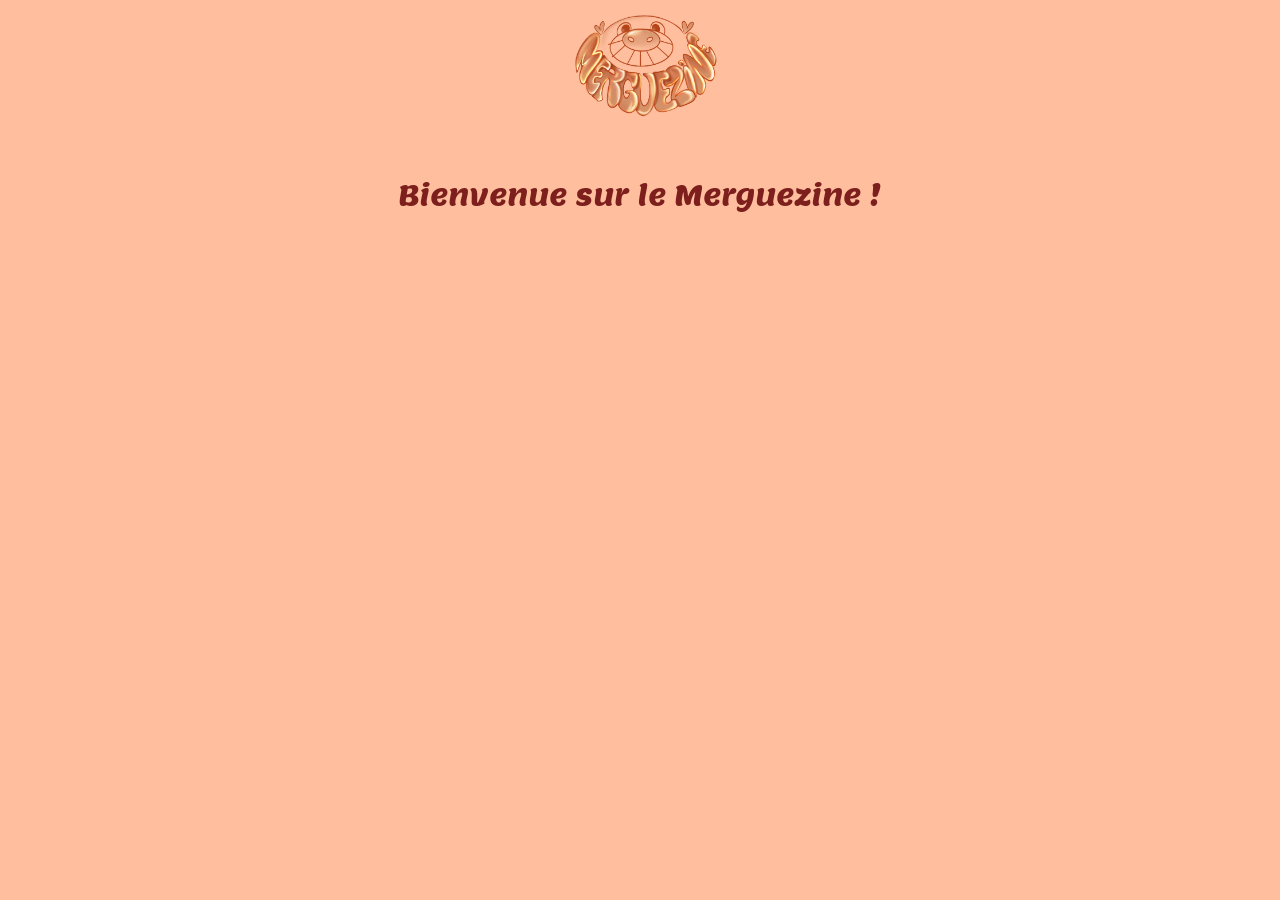
==== index.html @ ba94ffb2 "Début de site" ====
<!DOCTYPE html>
<html lang="en">
<head>
    <meta charset="UTF-8">
    <meta name="viewport" content="width=device-width, initial-scale=1.0">
    <link href="https://cdn.jsdelivr.net/npm/bootstrap@5.3.8/dist/css/bootstrap.min.css" rel="stylesheet" integrity="sha384-sRIl4kxILFvY47J16cr9ZwB07vP4J8+LH7qKQnuqkuIAvNWLzeN8tE5YBujZqJLB" crossorigin="anonymous">
    <script src="https://cdn.jsdelivr.net/npm/bootstrap@5.3.8/dist/js/bootstrap.bundle.min.js" integrity="sha384-FKyoEForCGlyvwx9Hj09JcYn3nv7wiPVlz7YYwJrWVcXK/BmnVDxM+D2scQbITxI" crossorigin="anonymous"></script>
    <link rel="stylesheet" href="app.css">

    <link rel="preconnect" href="https://fonts.googleapis.com">
    <link rel="preconnect" href="https://fonts.gstatic.com" crossorigin>
    <link href="https://fonts.googleapis.com/css2?family=Lemon&family=Poppins&display=swap" rel="stylesheet">
    <title>Merguezine</title>
</head>
<body>
    <div class="d-flex align-items-center flex-column">
        <img src="images/Logo.png" id="logo">
        <div class="mt-5 h3 lemon-regular dark-text">
            Bienvenue sur le Merguezine !
        </div>
    </div>
</body>
</html>
---- app.css ----
:root{
    --clair: #FFBE9E;
    --sombre: #7C1F1D;
}

html, body {
    height: 100%;
}

body {
    background-color: var(--clair);
    cursor: url(images/merguez.png), auto;
}

.dark-text{
    color: var(--sombre)
}

.lemon-regular {
  font-family: "Lemon", serif;
  font-weight: 400;
  font-style: normal;
}

.poppins-regular {
  font-family: "Poppins", sans-serif;
  font-weight: 400;
  font-style: normal;
}

#logo{
    width: 10em;
}
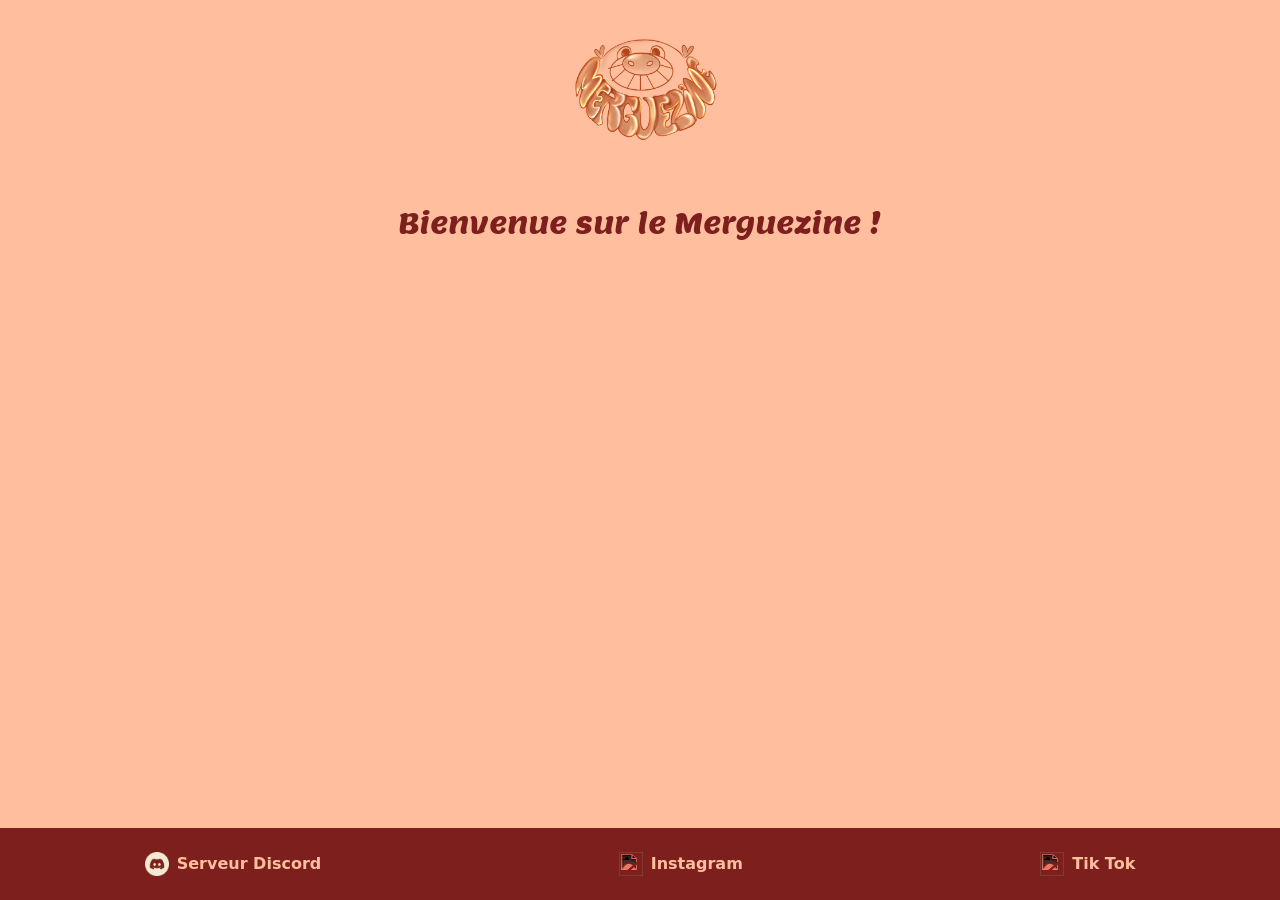
==== commit c6a1e4a4: "Adaptation mobile" ====
--- a/index.html
+++ b/index.html
@@ -4,6 +4,7 @@
     <meta charset="UTF-8">
     <meta name="viewport" content="width=device-width, initial-scale=1.0">
     <link href="https://cdn.jsdelivr.net/npm/bootstrap@5.3.8/dist/css/bootstrap.min.css" rel="stylesheet" integrity="sha384-sRIl4kxILFvY47J16cr9ZwB07vP4J8+LH7qKQnuqkuIAvNWLzeN8tE5YBujZqJLB" crossorigin="anonymous">
+    <script src="js/pluie-merguez.js"></script>
     <script src="https://cdn.jsdelivr.net/npm/bootstrap@5.3.8/dist/js/bootstrap.bundle.min.js" integrity="sha384-FKyoEForCGlyvwx9Hj09JcYn3nv7wiPVlz7YYwJrWVcXK/BmnVDxM+D2scQbITxI" crossorigin="anonymous"></script>
     <link rel="stylesheet" href="app.css">
 
@@ -13,11 +14,36 @@
     <title>Merguezine</title>
 </head>
 <body>
-    <div class="d-flex align-items-center flex-column">
-        <img src="images/Logo.png" id="logo">
-        <div class="mt-5 h3 lemon-regular dark-text">
-            Bienvenue sur le Merguezine !
+    <main>
+        <div class="d-flex align-items-center flex-column pt-4">
+            <img src="images/Logo.png" id="logo">
+            <div class="mt-4 mt-md-5 lemon-regular dark-text titre-accueil text-center px-3">
+                Bienvenue sur le Merguezine !
+            </div>
         </div>
-    </div>
+    </main>
+    
+    <footer>
+        <div class="d-flex justify-content-around align-items-center gap-2">
+            <div>
+                <a href="https://discord.gg/VUhWd8cjYJ">
+                    <img src="images/icones/discord.png">
+                    <span class="lien-label">Serveur Discord</span>
+                </a>
+            </div>
+            <div>
+                <a href="https://www.instagram.com/merguezine/">
+                    <img src="images/icones/instagram.png">
+                    <span class="lien-label">Instagram</span>
+                </a>
+            </div>
+            <div>
+                <a href="https://www.tiktok.com/@merguezine">
+                    <img src="images/icones/tiktok.png">
+                    <span class="lien-label">Tik Tok</span>
+                </a>
+            </div>
+        </div>
+    </footer>
 </body>
 </html>
--- a/app.css
+++ b/app.css
@@ -1,15 +1,27 @@
 :root{
     --clair: #FFBE9E;
+    --saumon: #F48465;
+    --chair: #D98476;
+    --rouge-vif: #BF343D;
+    --pourpre: #7C1F1D;
     --sombre: #7C1F1D;
 }
 
 html, body {
     height: 100%;
+    cursor: url(images/merguez.png), auto;
 }
 
 body {
     background-color: var(--clair);
-    cursor: url(images/merguez.png), auto;
+    display: flex;
+    flex-direction: column;
+}
+
+main {
+    flex: 1;
+    position: relative;
+    z-index: 1;
 }
 
 .dark-text{
@@ -28,6 +40,66 @@
   font-style: normal;
 }
 
-#logo{
-    width: 10em;
+#logo {
+    width: min(10em, 55vw);
+}
+
+.titre-accueil {
+    font-size: clamp(1rem, 4vw, 1.75rem);
+}
+
+footer {
+    margin-top: auto;
+    background-color: var(--pourpre);
+    padding: 1.5rem 0;
+}
+
+footer a {
+    display: flex;
+    align-items: center;
+    gap: 0.5rem;
+    color: var(--clair);
+    text-decoration: none;
+    font-weight: 600;
+    transition: opacity 0.2s ease;
+}
+
+footer a:hover,
+footer a:focus,
+footer a:visited,
+footer a:active {
+    color: var(--clair);
+    text-decoration: none;
+}
+
+footer a:hover {
+    opacity: 0.8;
+}
+
+footer img {
+    width: clamp(1.2em, 5vw, 1.5em);
+    height: clamp(1.2em, 5vw, 1.5em);
+    object-fit: contain;
+    filter: invert(1) sepia(1) saturate(3) hue-rotate(320deg) brightness(0.95);
+}
+
+@keyframes tomber {
+    to {
+        transform: translateY(110vh) rotate(var(--rot-fin));
+    }
+}
+
+.pluie-img {
+    position: fixed;
+    top: -3em;
+    pointer-events: none;
+    z-index: -1;
+    width: 2em;
+    animation: tomber linear infinite;
+}
+
+@media (max-width: 400px) {
+    .lien-label {
+        display: none;
+    }
 }
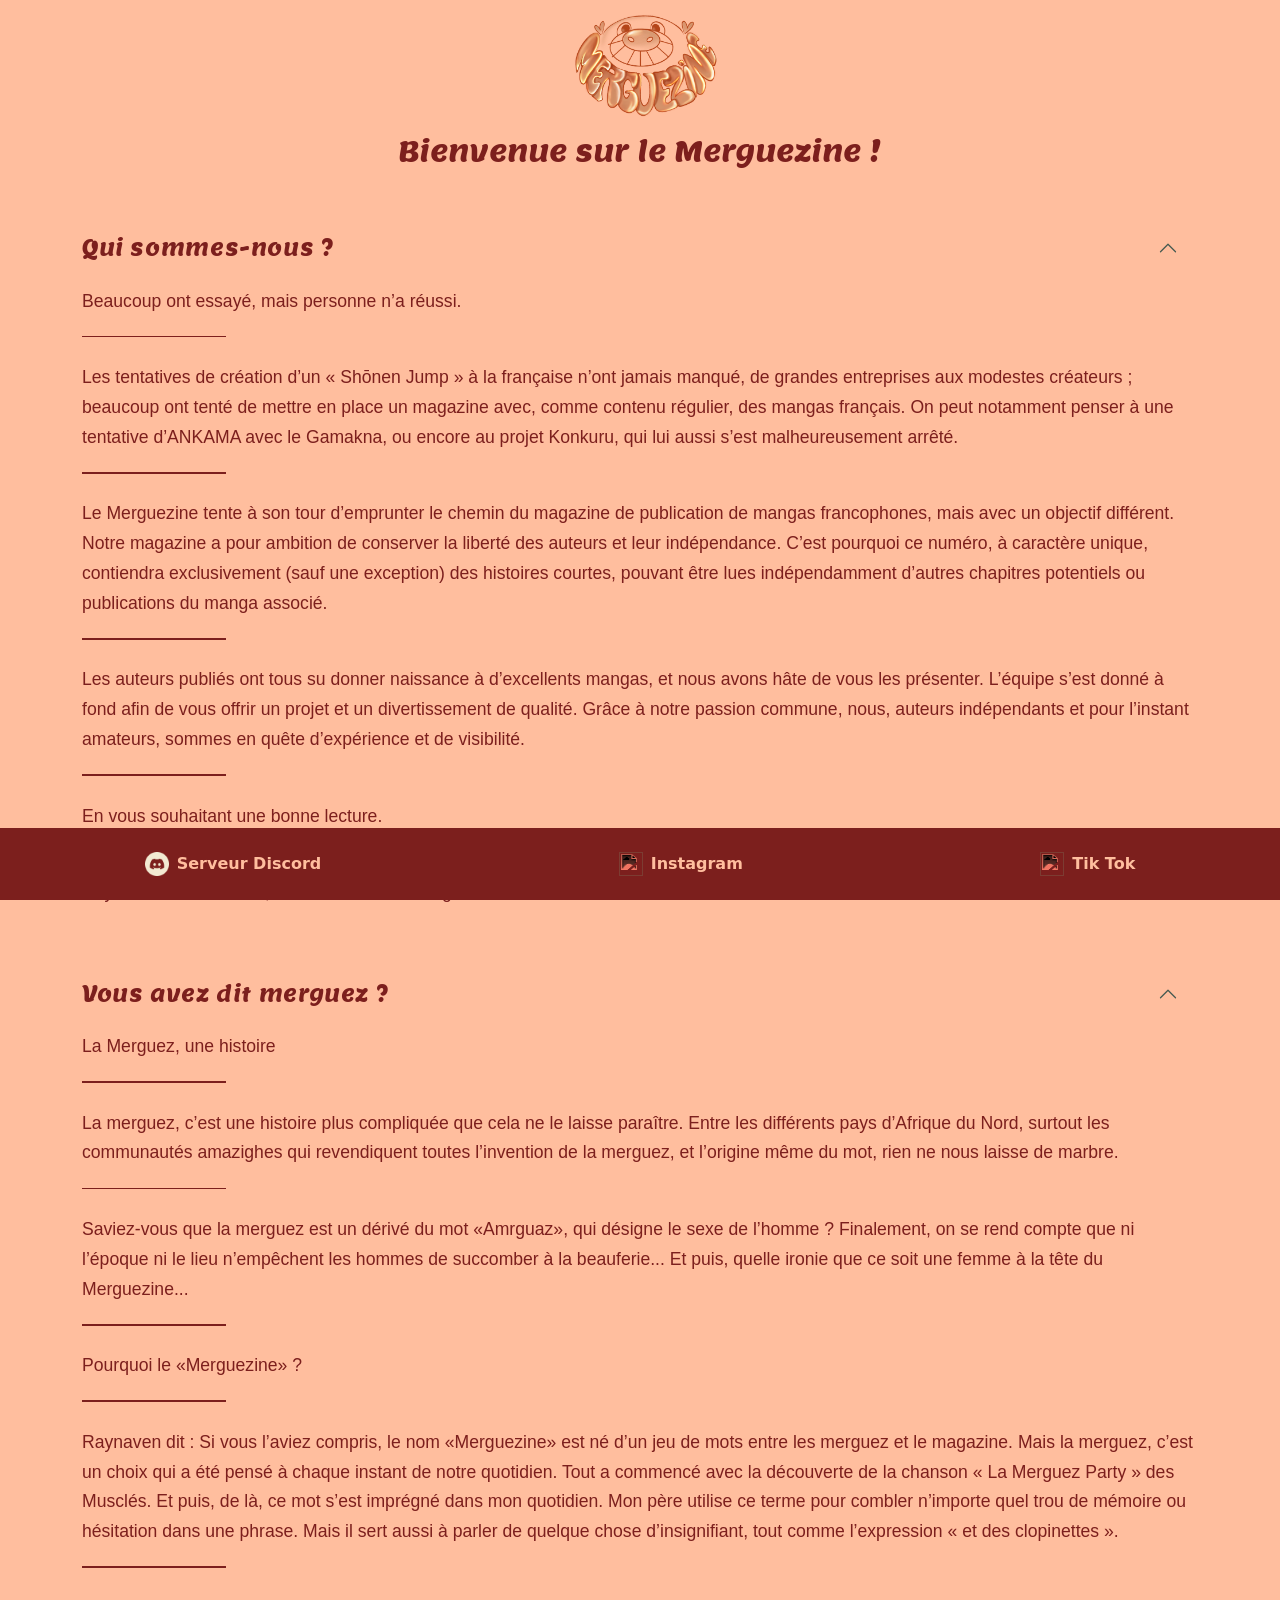
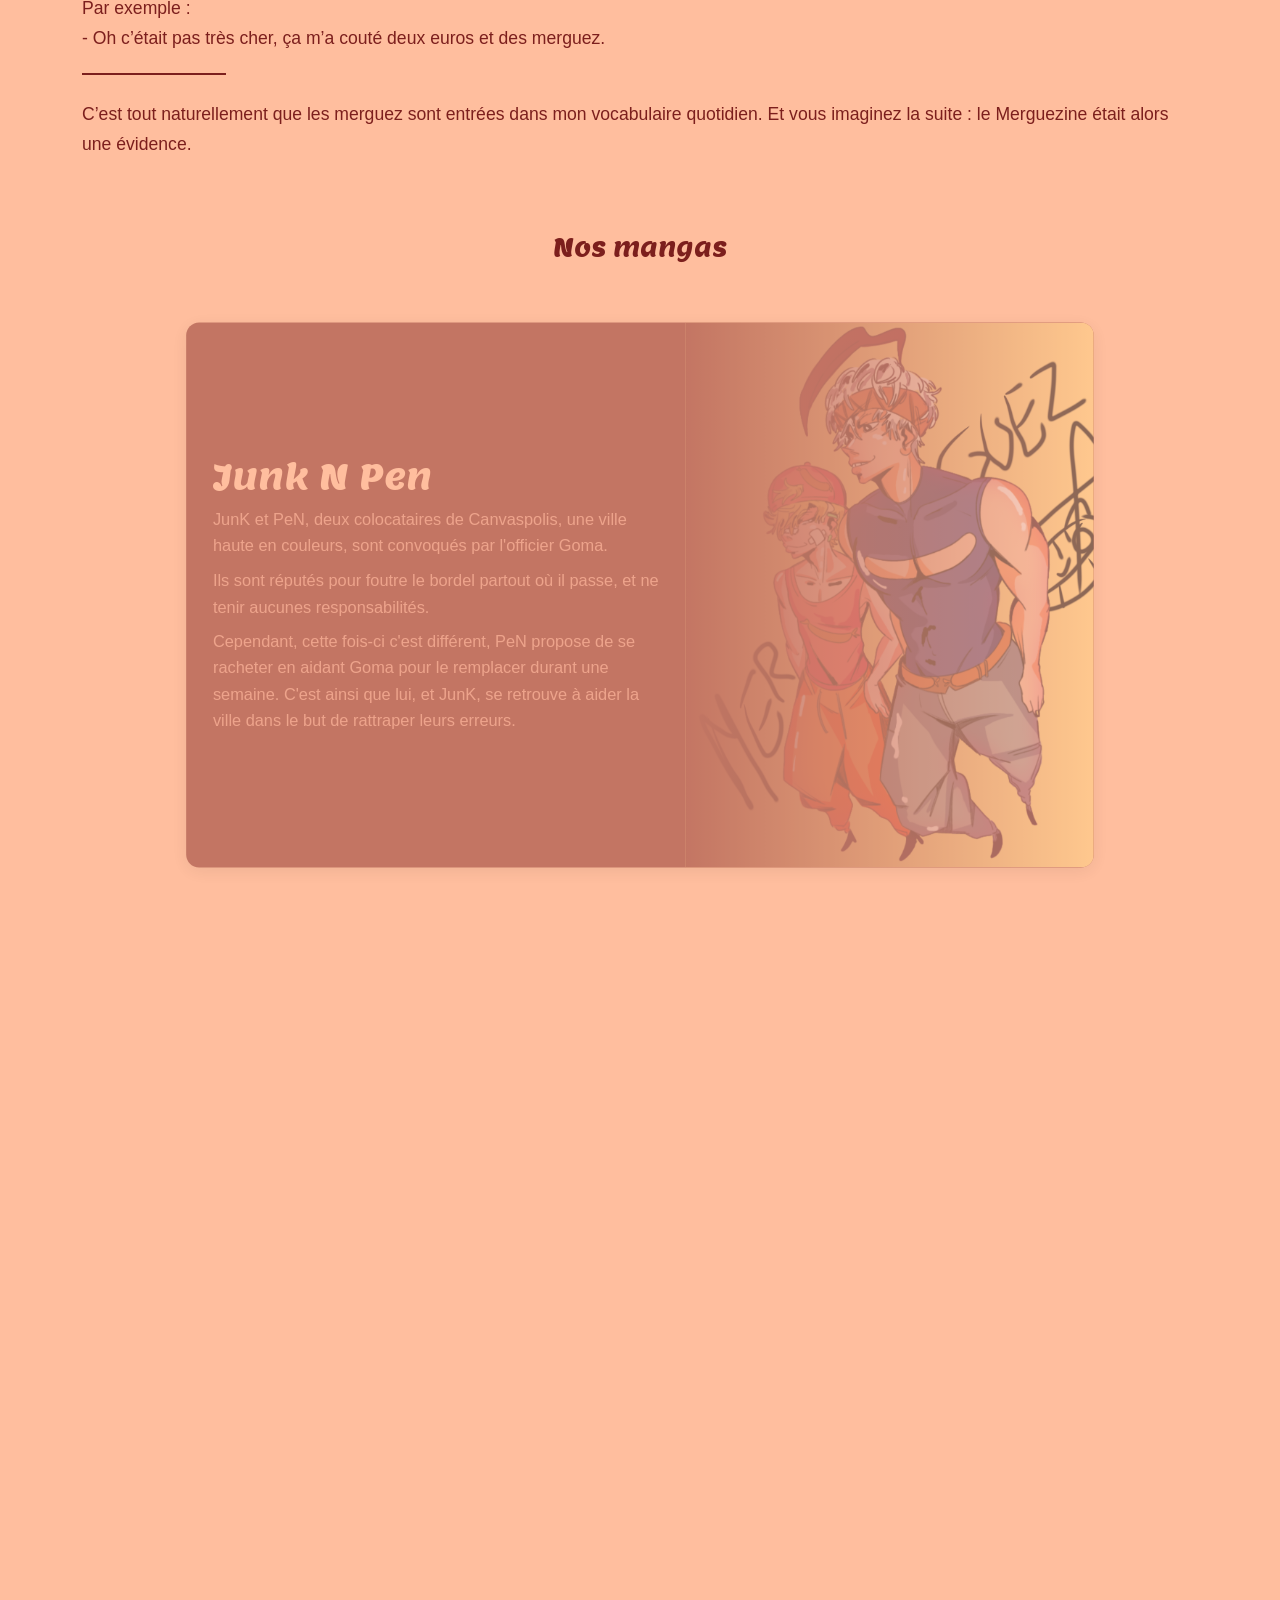
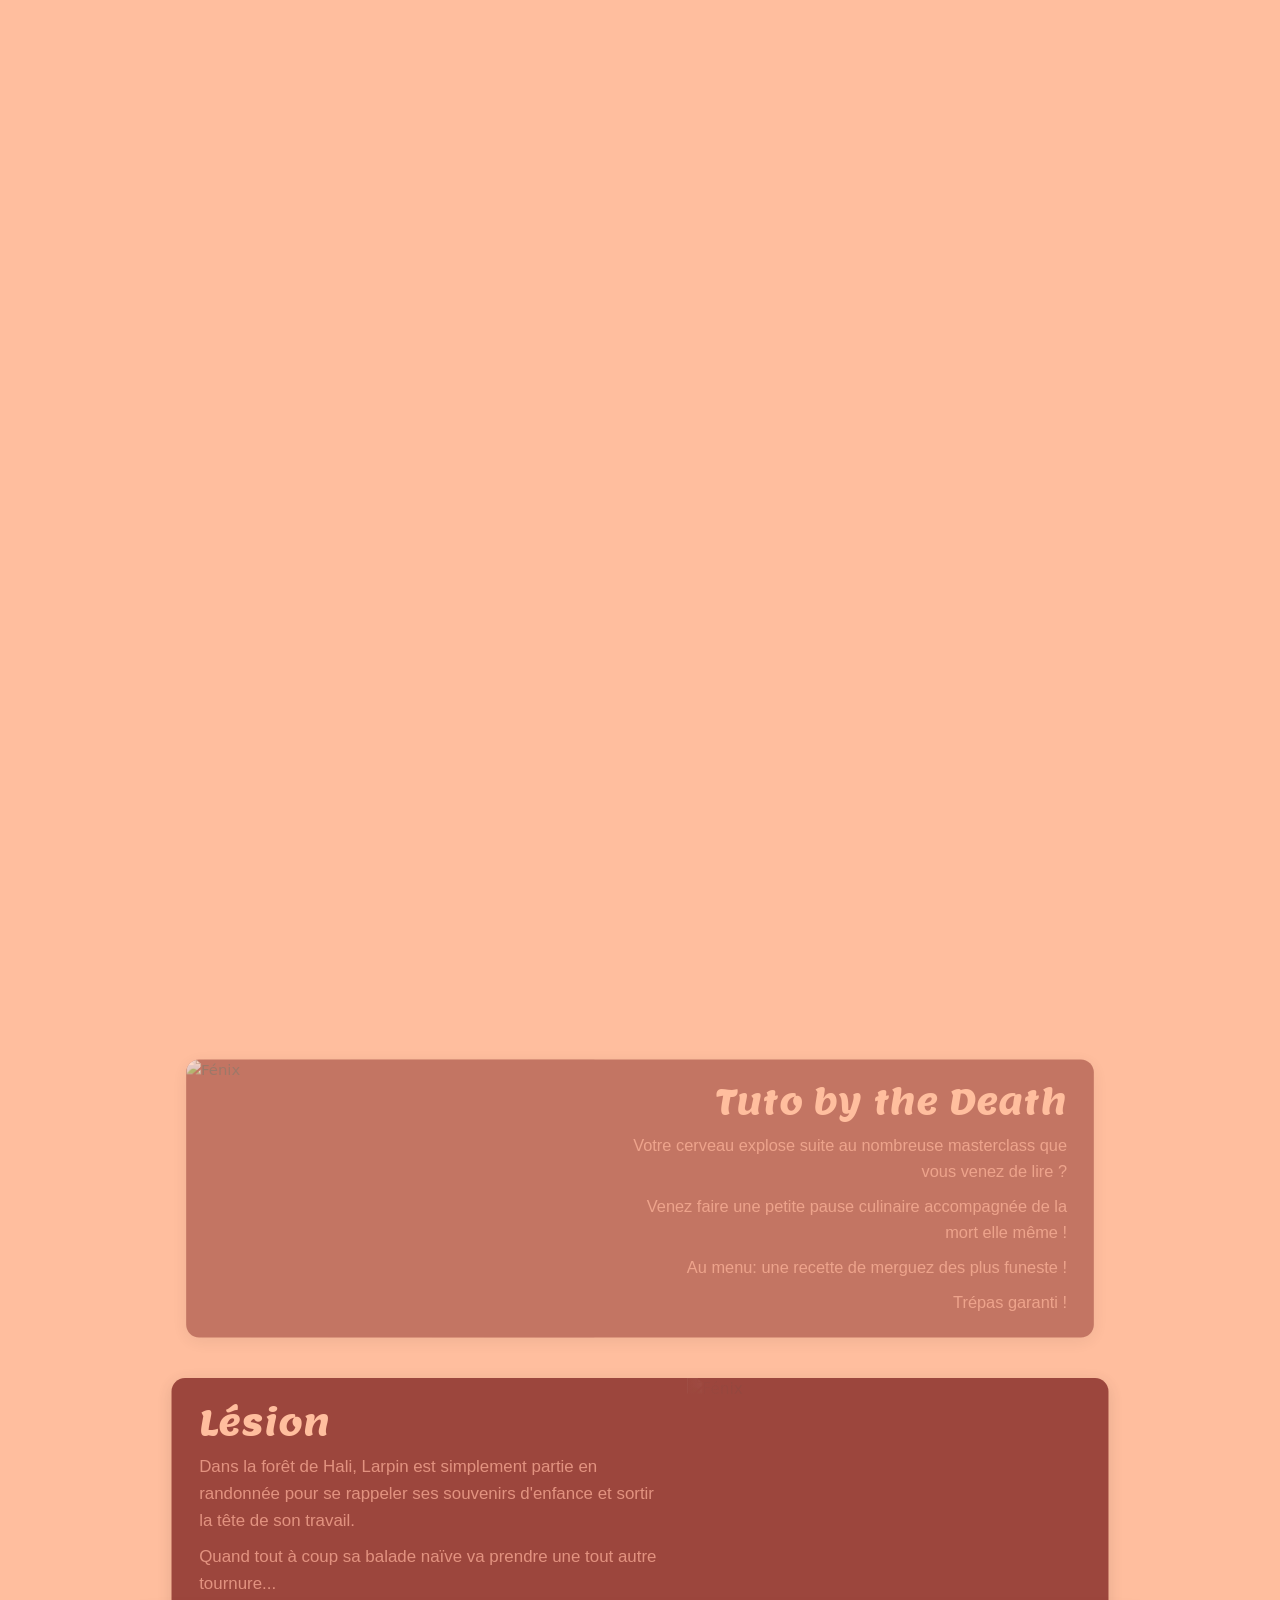
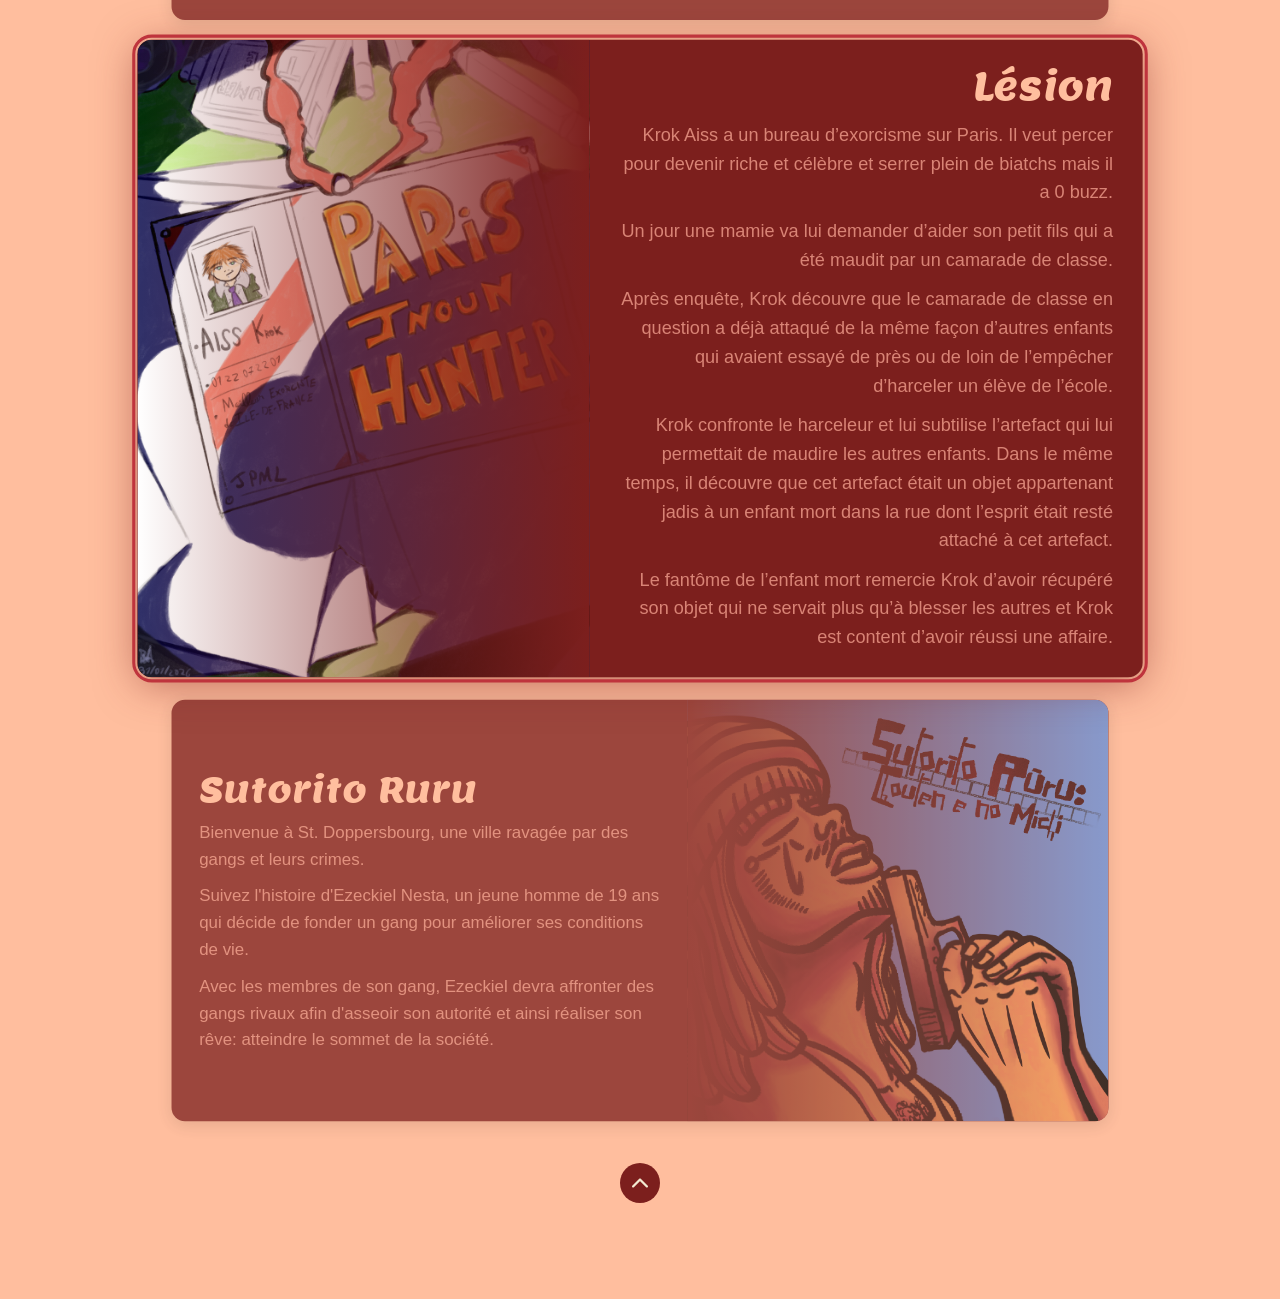
==== commit 230655ba: "Changement des cartes pour format vertical et finitions données" ====
--- a/index.html
+++ b/index.html
@@ -5,6 +5,7 @@
     <meta name="viewport" content="width=device-width, initial-scale=1.0">
     <link href="https://cdn.jsdelivr.net/npm/bootstrap@5.3.8/dist/css/bootstrap.min.css" rel="stylesheet" integrity="sha384-sRIl4kxILFvY47J16cr9ZwB07vP4J8+LH7qKQnuqkuIAvNWLzeN8tE5YBujZqJLB" crossorigin="anonymous">
     <script src="js/pluie-merguez.js"></script>
+    <script src="js/carrousel.js"></script>
     <script src="https://cdn.jsdelivr.net/npm/bootstrap@5.3.8/dist/js/bootstrap.bundle.min.js" integrity="sha384-FKyoEForCGlyvwx9Hj09JcYn3nv7wiPVlz7YYwJrWVcXK/BmnVDxM+D2scQbITxI" crossorigin="anonymous"></script>
     <link rel="stylesheet" href="app.css">
 
@@ -15,11 +16,125 @@
 </head>
 <body>
     <main>
-        <div class="d-flex align-items-center flex-column pt-4">
+        <div class="d-flex align-items-center flex-column">
             <img src="images/Logo.png" id="logo">
-            <div class="mt-4 mt-md-5 lemon-regular dark-text titre-accueil text-center px-3">
+            <div class="lemon-regular dark-text titre-accueil text-center px-3">
                 Bienvenue sur le Merguezine !
             </div>
+        </div>
+
+        <div class="container mt-5">
+            <div class="accordion" id="accordionPresentation">
+                <div class="accordion-item border-0">
+                    <h5 class="accordion-header">
+                        <button class="accordion-button lemon-regular dark-text" type="button"
+                            data-bs-toggle="collapse" data-bs-target="#collapsePresentation"
+                            aria-expanded="true" aria-controls="collapsePresentation">
+                            Qui sommes-nous ?
+                        </button>
+                    </h5>
+
+                    
+                    <div id="collapsePresentation" class="accordion-collapse collapse show" data-bs-parent="#accordionPresentation">
+                        <div class="accordion-body presentation">
+                            <p class="poppins-regular">
+                                Beaucoup ont essayé, mais personne n’a réussi.
+                            </p>
+
+                            <p class="poppins-regular">
+                                Les tentatives de création d’un « Shōnen Jump » à la française n’ont jamais manqué, de grandes entreprises aux modestes créateurs ; 
+                                beaucoup ont tenté de mettre en place un magazine avec, comme contenu régulier, des mangas français. 
+                                On peut notamment penser à une tentative d’ANKAMA avec le Gamakna, ou encore au projet Konkuru, qui lui aussi s’est malheureusement arrêté.
+                            </p>
+
+                            <p class="poppins-regular">
+                                Le Merguezine tente à son tour d’emprunter le chemin du magazine de publication de mangas francophones, mais avec un objectif différent. 
+                                Notre magazine a pour ambition de conserver la liberté des auteurs et leur indépendance. 
+                                C’est pourquoi ce numéro, à caractère unique, contiendra exclusivement (sauf une exception) des histoires courtes, pouvant être lues indépendamment d’autres chapitres potentiels ou publications du manga associé.
+                            </p>
+
+                            <p class="poppins-regular">
+                                Les auteurs publiés ont tous su donner naissance à d’excellents mangas, et nous avons hâte de vous les présenter. 
+                                L’équipe s’est donné à fond afin de vous offrir un projet et un divertissement de qualité. 
+                                Grâce à notre passion commune, nous, auteurs indépendants et pour l’instant amateurs, sommes en quête d’expérience et de visibilité.
+                            </p>
+
+                            <p class="poppins-regular">
+                                En vous souhaitant une bonne lecture.
+                            </p>
+
+                            <p class="poppins-regular">
+                                Raynaven et Pashollow, co-fondateurs du Merguezine.
+                            </p>
+                        </div>
+                    </div>
+                </div>
+            </div>
+        </div>
+
+        <div class="container mt-5">
+            <div class="accordion" id="accordionPresentationMerguez">
+                <div class="accordion-item border-0">
+                    <h5 class="accordion-header">
+                        <button class="accordion-button lemon-regular dark-text" type="button"
+                            data-bs-toggle="collapse" data-bs-target="#collapsePresentationMerguez"
+                            aria-expanded="true" aria-controls="collapsePresentationMerguez">
+                            Vous avez dit merguez ?
+                        </button>
+                    </h5>
+
+                    
+                    <div id="collapsePresentationMerguez" class="accordion-collapse collapse show" data-bs-parent="#accordionPresentationMerguez">
+                        <div class="accordion-body presentation">
+                            <p class="poppins-regular">
+                                La Merguez, une histoire
+                            </p>
+
+                            <p class="poppins-regular">
+                                La merguez, c’est une histoire plus compliquée que cela ne le laisse paraître. 
+                                Entre les différents pays d’Afrique du Nord, surtout les communautés amazighes qui revendiquent toutes l’invention de la merguez, et l’origine même du mot, rien ne nous laisse de marbre.
+                            </p>
+
+                            <p class="poppins-regular">
+                                Saviez-vous que la merguez est un dérivé du mot «Amrguaz», qui désigne le sexe de l’homme ? 
+                                Finalement, on se rend compte que ni l’époque ni le lieu n’empêchent les hommes de succomber à la beauferie...
+                                Et puis, quelle ironie que ce soit une femme à la tête du Merguezine...
+                            </p>
+
+                            <p class="poppins-regular">
+                                Pourquoi le «Merguezine» ?
+                            </p>
+
+                            <p class="poppins-regular">
+                                Raynaven dit : Si vous l’aviez compris, le nom «Merguezine» est né d’un jeu de mots entre les merguez et le magazine. 
+                                Mais la merguez, c’est un choix qui a été pensé à chaque instant de notre quotidien. 
+                                Tout a commencé avec la découverte de la chanson « La Merguez Party » des Musclés. 
+                                Et puis, de là, ce mot s’est imprégné dans mon quotidien. 
+                                Mon père utilise ce terme pour combler n’importe quel trou de mémoire ou hésitation dans une phrase. 
+                                Mais il sert aussi à parler de quelque chose d’insignifiant, tout comme l’expression « et des clopinettes ».
+                            </p>
+
+                            <p class="poppins-regular">
+                                Par exemple :<br>
+                                - Oh c’était pas très cher, ça m’a couté deux euros et des merguez.
+                            </p>
+
+                            
+                            <p class="poppins-regular">
+                                C’est tout naturellement que les merguez sont entrées dans mon vocabulaire quotidien. 
+                                Et vous imaginez la suite : le Merguezine était alors une évidence.
+                            </p>
+                        </div>
+                    </div>
+                </div>
+            </div>
+        </div>
+
+        <div class="carousel-3d my-5" id="carousel">
+            <h4 class="lemon-regular dark-text">Nos mangas</h4>
+            <div class="carousel-track" id="carouselTrack"></div>
+            <button class="carousel-btn bas" id="btnDroite"><img src="images/icones/arrow.png"></button>
+            <div class="carousel-dots" id="carouselDots"></div>
         </div>
     </main>
     
--- a/app.css
+++ b/app.css
@@ -49,7 +49,11 @@
 }
 
 footer {
-    margin-top: auto;
+    position: fixed;
+    bottom: 0;
+    left: 0;
+    width: 100%;
+    z-index: 100;
     background-color: var(--pourpre);
     padding: 1.5rem 0;
 }
@@ -98,8 +102,282 @@
     animation: tomber linear infinite;
 }
 
+.presentation {
+    max-width: 82em;
+    margin: 0 auto;
+    padding: 0 1.5rem;
+}
+
+.presentation h5 {
+    font-size: 1.3rem;
+    margin-bottom: 2rem;
+    letter-spacing: 0.03em;
+}
+
+.presentation p {
+    font-size: 1.1rem;
+    line-height: 1.7;
+    color: var(--sombre, #333);
+    margin: 0;
+    padding: 0.6rem 0;
+}
+
+.presentation p + p::before {
+    content: "";
+    display: block;
+    width: 9rem;
+    height: 0.1em;
+    background: var(--sombre);
+    margin-bottom: 1.6rem;
+}
+
+@media (max-width: 768px) {
+    .presentation {
+        padding: 0 1rem;
+    }
+    .presentation p {
+        font-size: 0.9rem;
+        padding: 1.2rem 0;
+    }
+    .presentation p + p::before {
+        margin-bottom: 1.2rem;
+    }
+}
+
+.accordion-button {
+    background-color: transparent;
+    font-size: 1.3rem;
+    letter-spacing: 0.03em;
+    padding-left: 0;
+    box-shadow: none;
+}
+
+.accordion-button:not(.collapsed) {
+    background-color: transparent;
+    color: var(--pourpre);
+    box-shadow: none;
+}
+
+.accordion-button::after {
+    filter: invert(20%) sepia(60%) saturate(500%) hue-rotate(300deg);
+}
+
+.accordion-body {
+    padding-left: 0;
+    padding-right: 0;
+}
+
+.accordion-item {
+    background-color: transparent;
+}
+
+.carousel-3d {
+    position: relative;
+    width: 100%;
+    padding: 1rem 0 2rem;
+    display: flex;
+    flex-direction: column;
+    align-items: center;
+    gap: 1rem;
+}
+
+.carousel-track {
+    display: flex;
+    flex-direction: column;
+    gap: 1.5rem;
+    width: 100%;
+    max-width: 80%;
+    padding: 1rem 1.5rem;
+    box-sizing: border-box;
+}
+
+.carte {
+    position: relative;
+    width: 100%;
+    min-height: 13rem;
+    border-radius: 14px;
+    overflow: hidden;
+    display: flex;
+    align-items: stretch;
+    background-color: var(--pourpre);
+    box-shadow: 0 4px 18px rgba(0,0,0,0.15);
+    transition: transform 0.4s ease, opacity 0.4s ease, box-shadow 0.4s ease;
+    opacity: 0.5;
+    transform: scale(0.93);
+    cursor: pointer;
+}
+
+.carte:nth-child(odd) {
+    flex-direction: row;
+}
+.carte:nth-child(odd) .carte-image {
+    order: 2;
+}
+.carte:nth-child(odd) .carte-image::after {
+    background: linear-gradient(to right, var(--pourpre) 0%, transparent 100%);
+}
+.carte:nth-child(odd) .carte-texte {
+    order: 1;
+    align-items: flex-start;
+    text-align: left;
+}
+
+.carte:nth-child(even) {
+    flex-direction: row-reverse;
+}
+.carte:nth-child(even) .carte-image {
+    order: 2;
+}
+.carte:nth-child(even) .carte-image::after {
+    background: linear-gradient(to left, var(--pourpre) 0%, transparent 100%);
+}
+.carte:nth-child(even) .carte-texte {
+    order: 1;
+    align-items: flex-end;
+    text-align: right;
+}
+
+.carte-image {
+    position: relative;
+    width: 45%;
+    flex-shrink: 0;
+    overflow: hidden;
+}
+.carte-image img {
+    width: 100%;
+    height: 100%;
+    object-fit: cover;
+    object-position: center top;
+    display: block;
+}
+.carte-image::after {
+    content: "";
+    position: absolute;
+    inset: 0;
+    pointer-events: none;
+}
+
+.carte-texte {
+    flex: 1;
+    display: flex;
+    flex-direction: column;
+    justify-content: center;
+    gap: 0.6rem;
+    padding: 1.5rem 1.8rem;
+}
+
+.carte-texte h5 {
+    margin: 0;
+    font-size: 2.3rem;
+    color: var(--clair);
+}
+
+.carte-texte p {
+    margin: 0;
+    font-size: 1.1rem;
+    color: var(--chair);
+    line-height: 1.6;
+}
+
+.carte.active {
+    transform: scale(1.03);
+    opacity: 1;
+    box-shadow: 0 0.4em 2.5em rgba(124, 31, 29, 0.5);
+    z-index: 3;
+    outline: 3px solid var(--rouge-vif, #c0392b);
+    outline-offset: 2px;
+}
+
+.carte.proche {
+    opacity: 0.75;
+    transform: scale(0.96);
+}
+
+.carte.loin {
+    opacity: 0.45;
+    transform: scale(0.93);
+}
+
+.carte.cache {
+    opacity: 0;
+    pointer-events: none;
+    transform: scale(0.9);
+}
+
+.carousel-btn {
+    background: var(--pourpre);
+    color: var(--clair);
+    border: none;
+    border-radius: 50%;
+    width: 2.5rem;
+    height: 2.5rem;
+    cursor: pointer;
+    z-index: 10;
+    transition: background 0.2s, transform 0.2s;
+    display: flex;
+    align-items: center;
+    justify-content: center;
+    flex-shrink: 0;
+}
+.carousel-btn img {
+    width: 1em;
+    height: 1em;
+    filter: invert(1) sepia(1) saturate(3) hue-rotate(320deg) brightness(0.95);
+}
+.carousel-btn:hover {
+    background: var(--rouge-vif);
+    transform: scale(1.1);
+}
+
+@media (max-width: 768px) {
+    .carousel-track {
+        padding: 0.75rem;
+        gap: 1rem;
+    }
+
+    .carte,
+    .carte:nth-child(odd),
+    .carte:nth-child(even) {
+        flex-direction: column;
+        min-height: unset;
+    }
+
+    .carte-image,
+    .carte:nth-child(odd) .carte-image,
+    .carte:nth-child(even) .carte-image {
+        order: 1;
+        width: 100%;
+        height: 45vw;
+        max-height: 220px;
+    }
+
+    .carte:nth-child(odd) .carte-image::after,
+    .carte:nth-child(even) .carte-image::after {
+        background: linear-gradient(to top, var(--pourpre) 0%, transparent 100%);
+    }
+
+    .carte-texte,
+    .carte:nth-child(odd) .carte-texte,
+    .carte:nth-child(even) .carte-texte {
+        order: 2;
+        align-items: center;
+        text-align: center;
+        padding: 0.8rem 1.2rem 1.2rem;
+    }
+
+    .carte-texte h5 {
+        font-size: 1.1rem;
+    }
+
+    .carte-texte p {
+        font-size: 0.85rem;
+    }
+}
+
 @media (max-width: 400px) {
-    .lien-label {
-        display: none;
+    .lien-label { display: none; }
+
+    .carte-image {
+        height: 52vw;
     }
 }
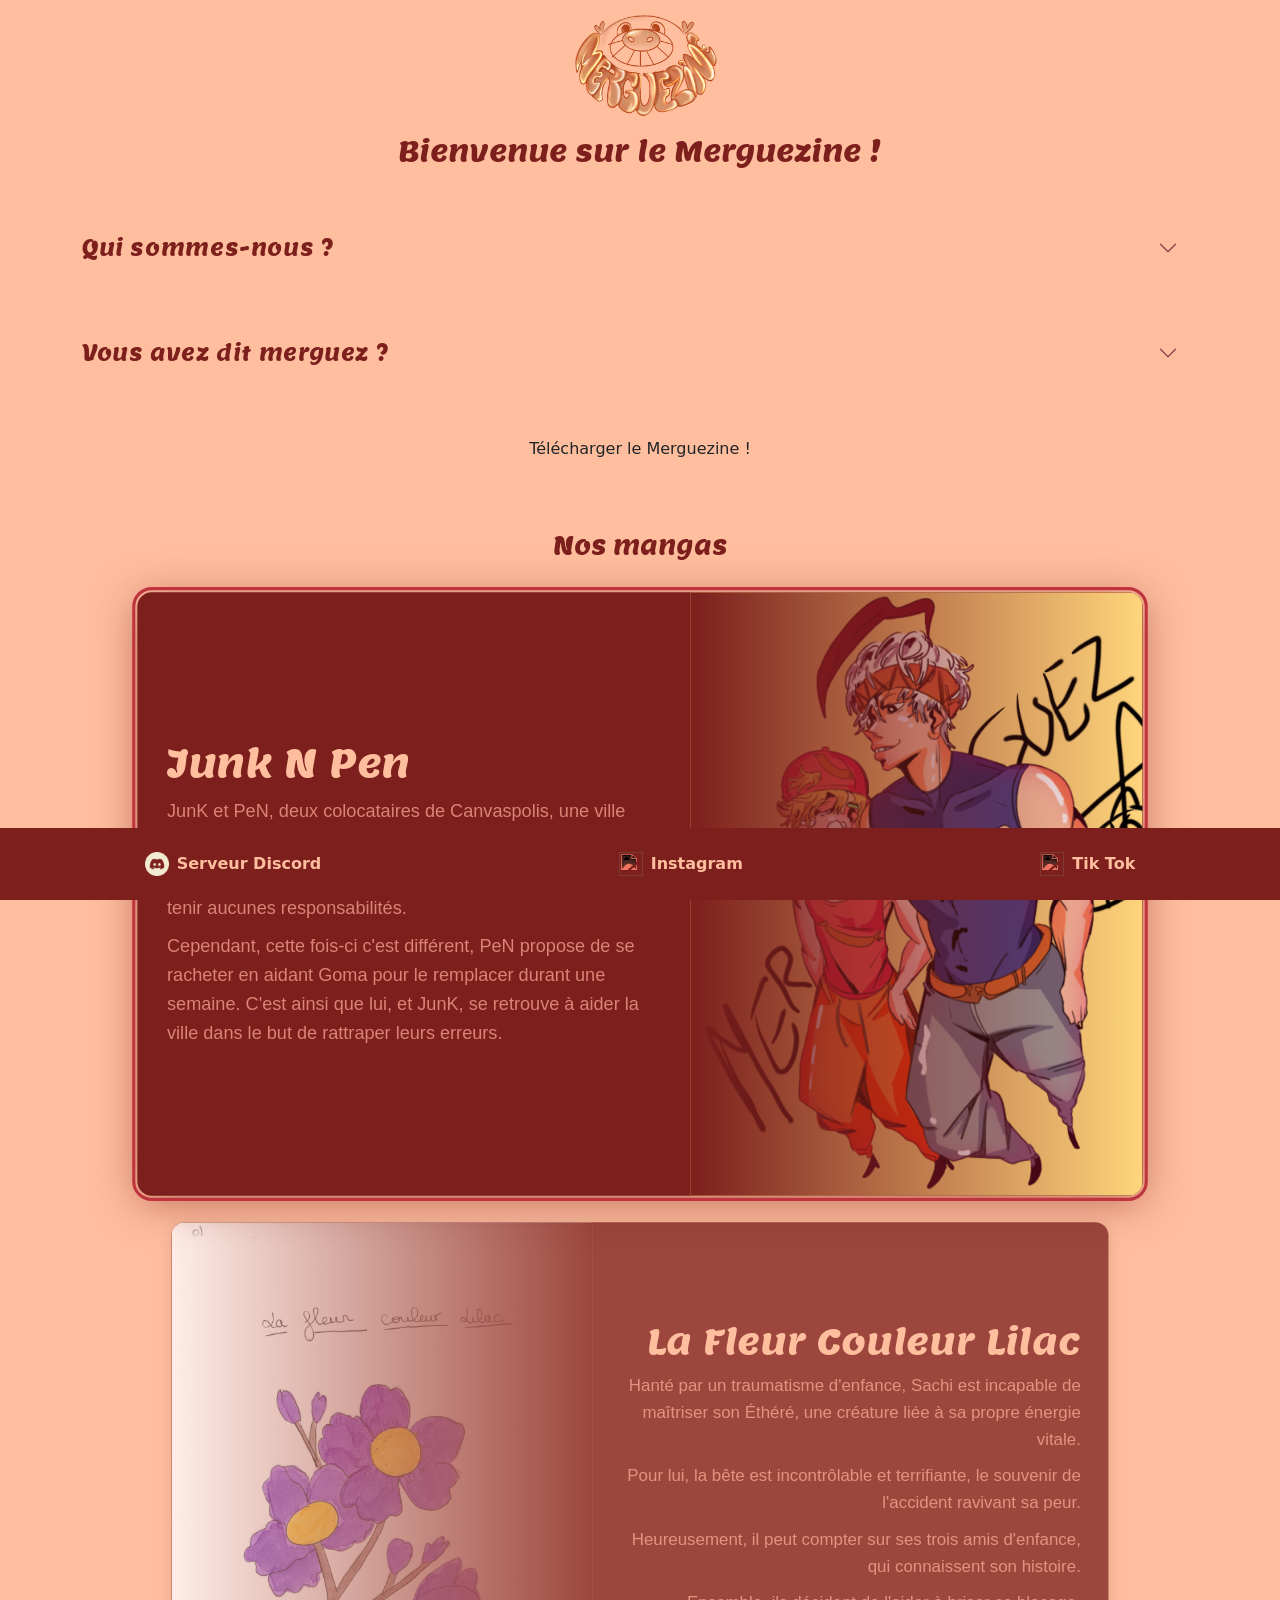
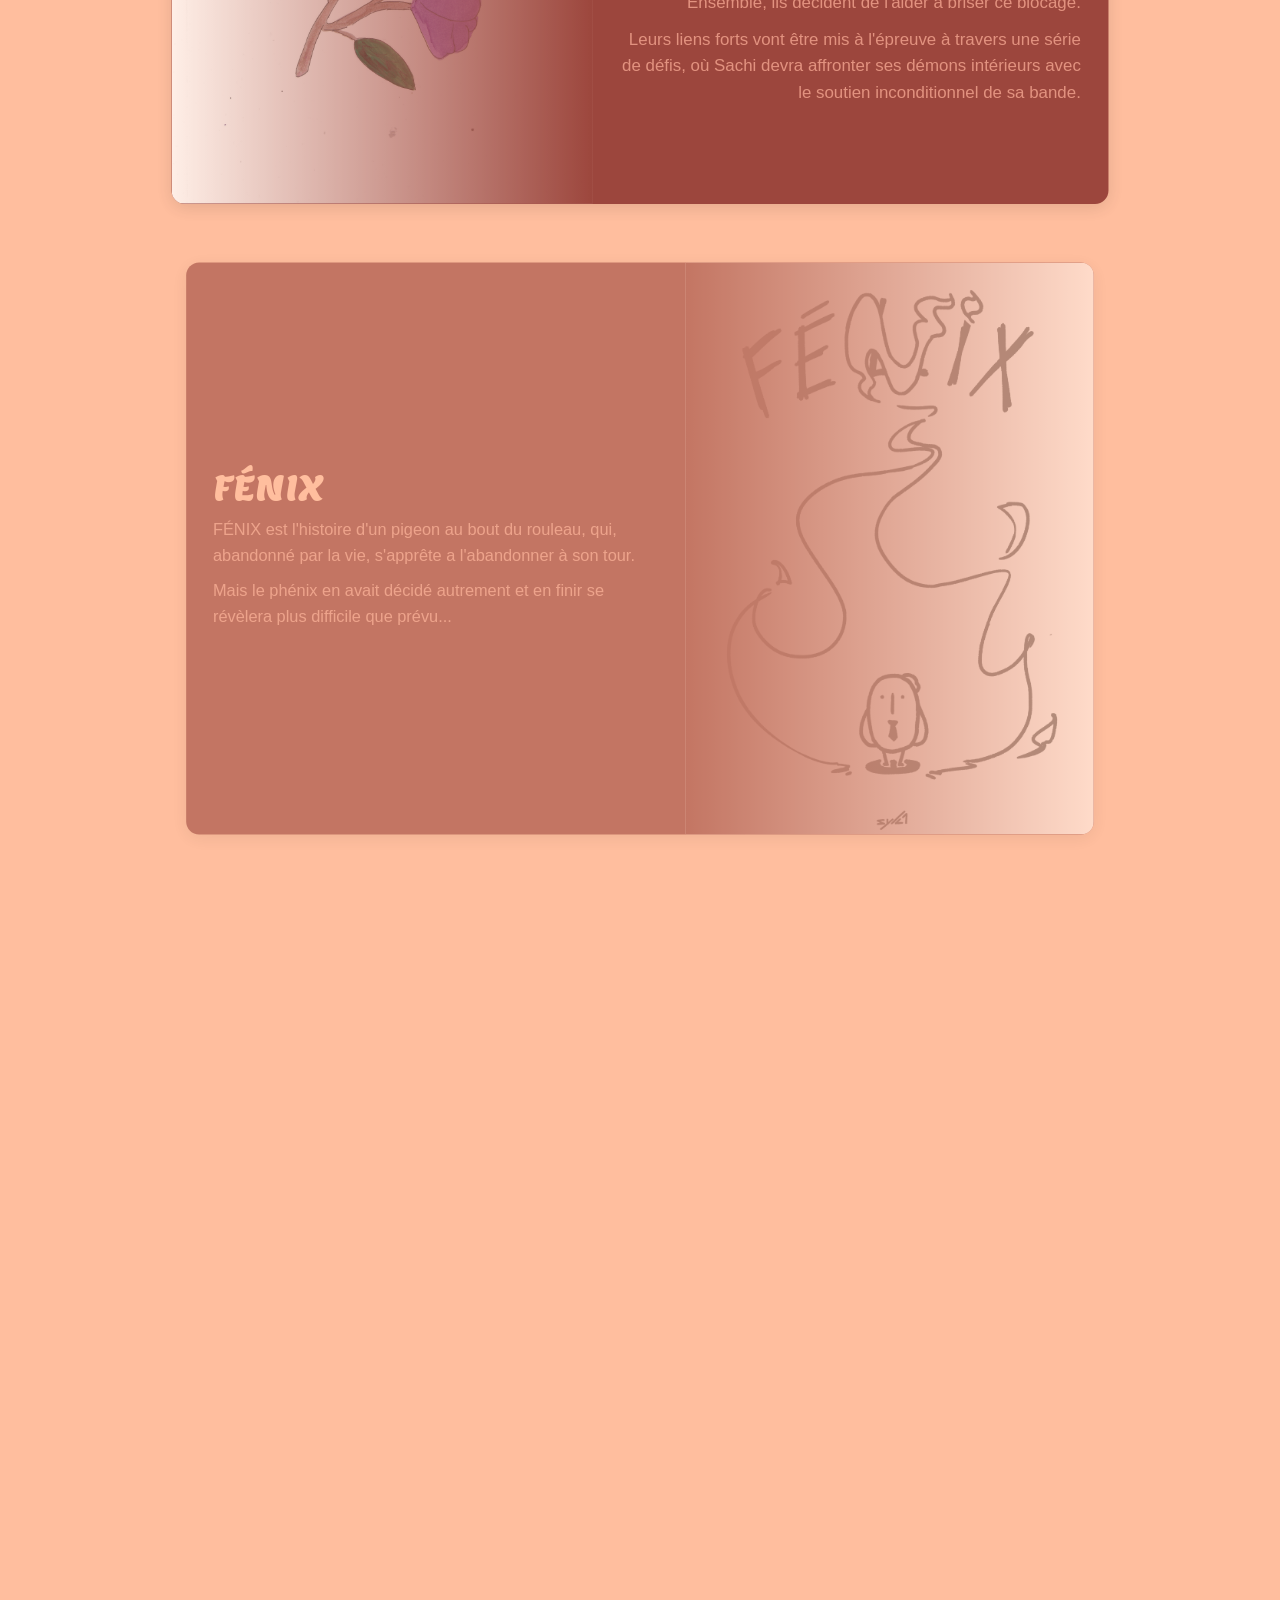
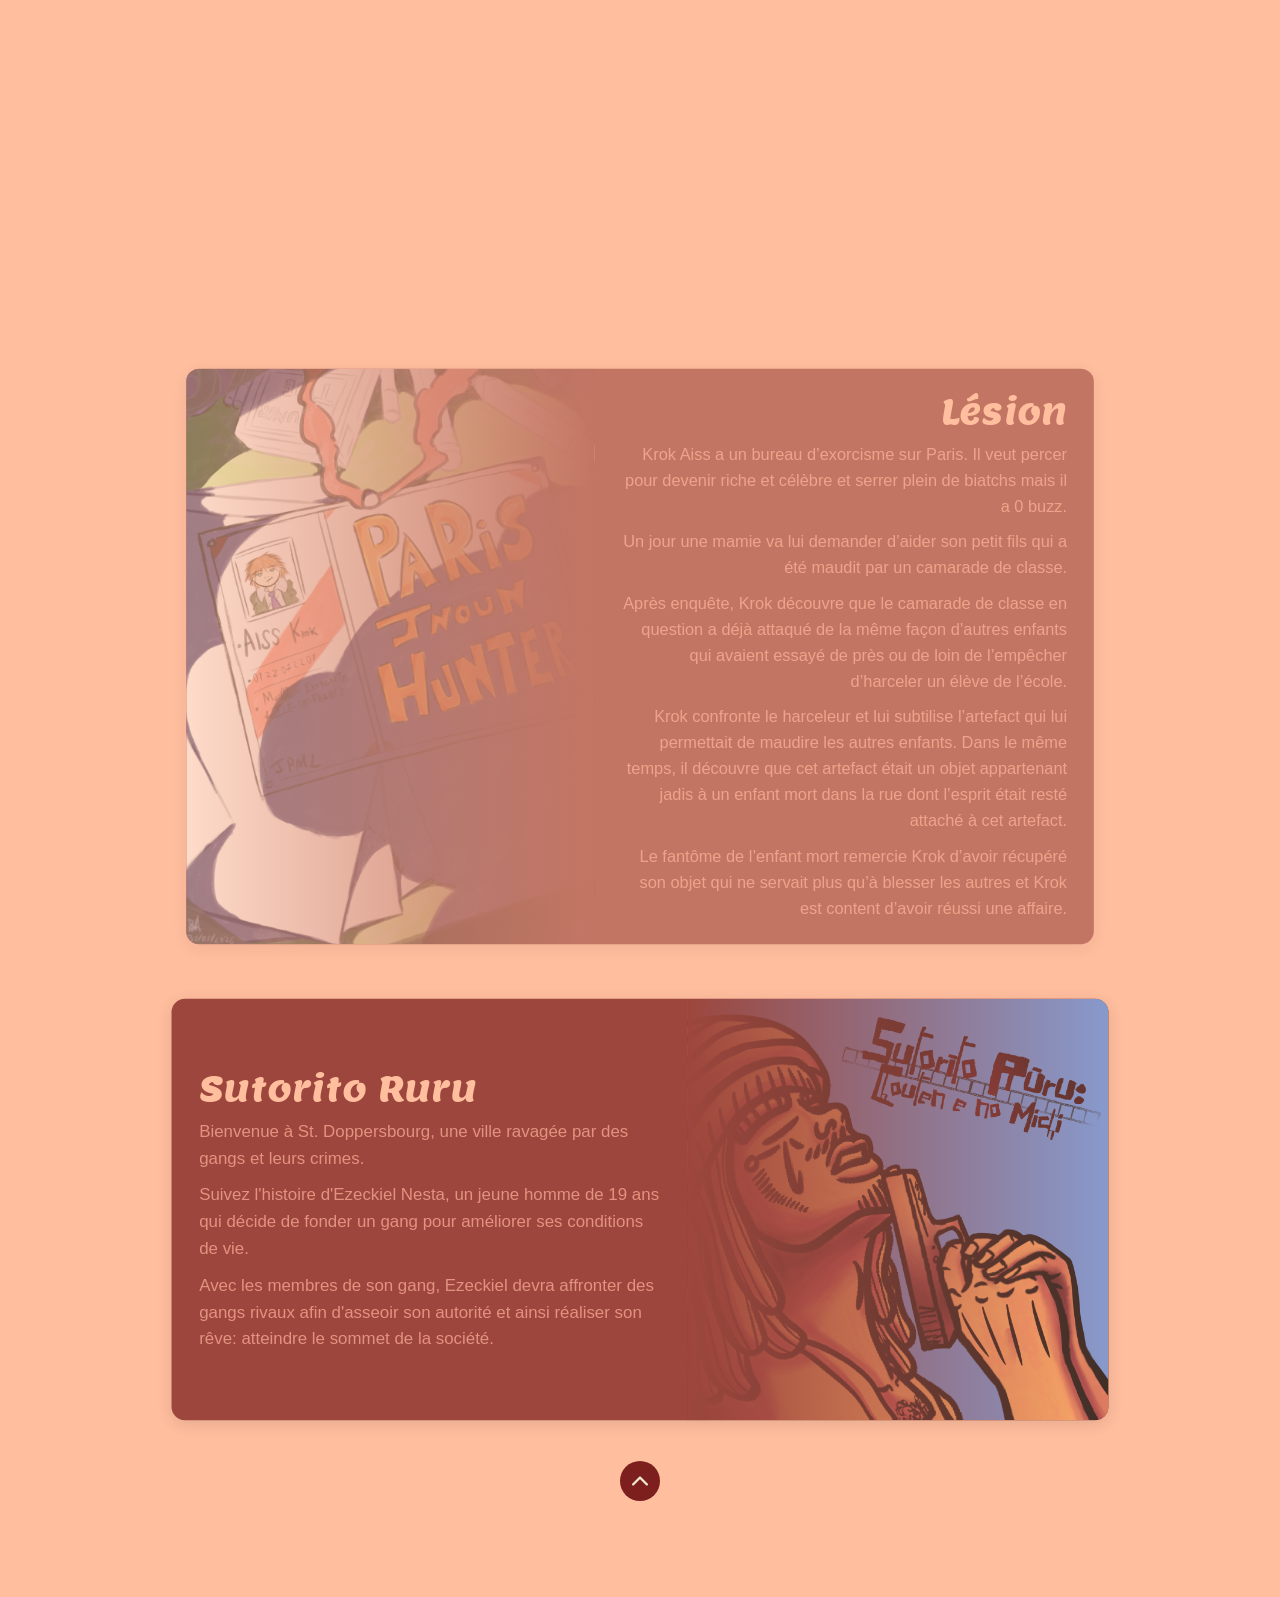
==== commit 1bd00faa: "Mis à jour lien Drive et noms manga" ====
--- a/index.html
+++ b/index.html
@@ -27,15 +27,15 @@
             <div class="accordion" id="accordionPresentation">
                 <div class="accordion-item border-0">
                     <h5 class="accordion-header">
-                        <button class="accordion-button lemon-regular dark-text" type="button"
+                        <button class="accordion-button collapsed lemon-regular dark-text" type="button"
                             data-bs-toggle="collapse" data-bs-target="#collapsePresentation"
-                            aria-expanded="true" aria-controls="collapsePresentation">
+                            aria-expanded="false" aria-controls="collapsePresentation">
                             Qui sommes-nous ?
                         </button>
                     </h5>
 
                     
-                    <div id="collapsePresentation" class="accordion-collapse collapse show" data-bs-parent="#accordionPresentation">
+                    <div id="collapsePresentation" class="accordion-collapse collapse" data-bs-parent="#accordionPresentation">
                         <div class="accordion-body presentation">
                             <p class="poppins-regular">
                                 Beaucoup ont essayé, mais personne n’a réussi.
@@ -76,15 +76,15 @@
             <div class="accordion" id="accordionPresentationMerguez">
                 <div class="accordion-item border-0">
                     <h5 class="accordion-header">
-                        <button class="accordion-button lemon-regular dark-text" type="button"
+                        <button class="accordion-button collapsed lemon-regular dark-text" type="button"
                             data-bs-toggle="collapse" data-bs-target="#collapsePresentationMerguez"
-                            aria-expanded="true" aria-controls="collapsePresentationMerguez">
+                            aria-expanded="false" aria-controls="collapsePresentationMerguez">
                             Vous avez dit merguez ?
                         </button>
                     </h5>
 
                     
-                    <div id="collapsePresentationMerguez" class="accordion-collapse collapse show" data-bs-parent="#accordionPresentationMerguez">
+                    <div id="collapsePresentationMerguez" class="accordion-collapse collapse" data-bs-parent="#accordionPresentationMerguez">
                         <div class="accordion-body presentation">
                             <p class="poppins-regular">
                                 La Merguez, une histoire
@@ -130,6 +130,12 @@
             </div>
         </div>
 
+        <div class="d-flex justify-content-center my-5">
+            <a href="https://drive.google.com/drive/folders/11VyQD4BY447htUi3yFN4NCiWsED6nGIJ?usp=sharing" target="_blank" class="btn telechargement-merguezine">
+                Télécharger le Merguezine !
+            </a>
+        </div>
+
         <div class="carousel-3d my-5" id="carousel">
             <h4 class="lemon-regular dark-text">Nos mangas</h4>
             <div class="carousel-track" id="carouselTrack"></div>
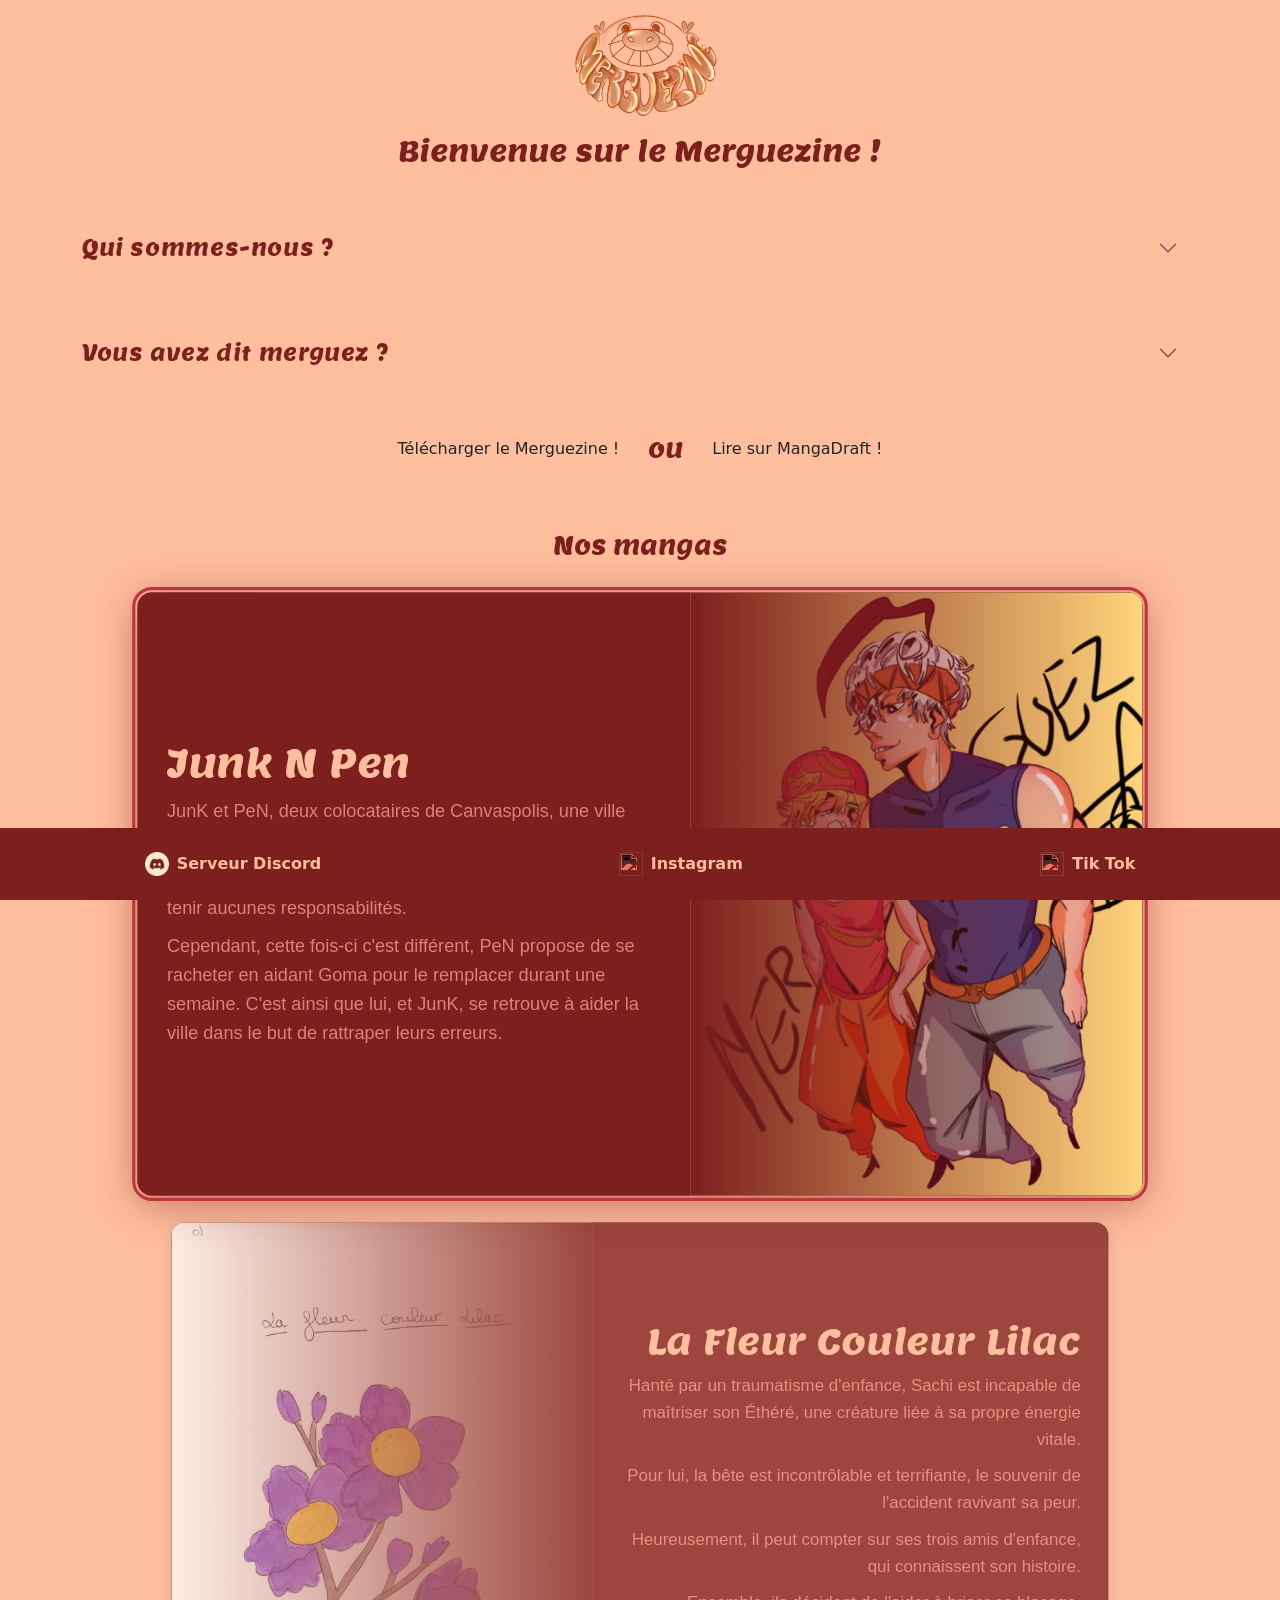
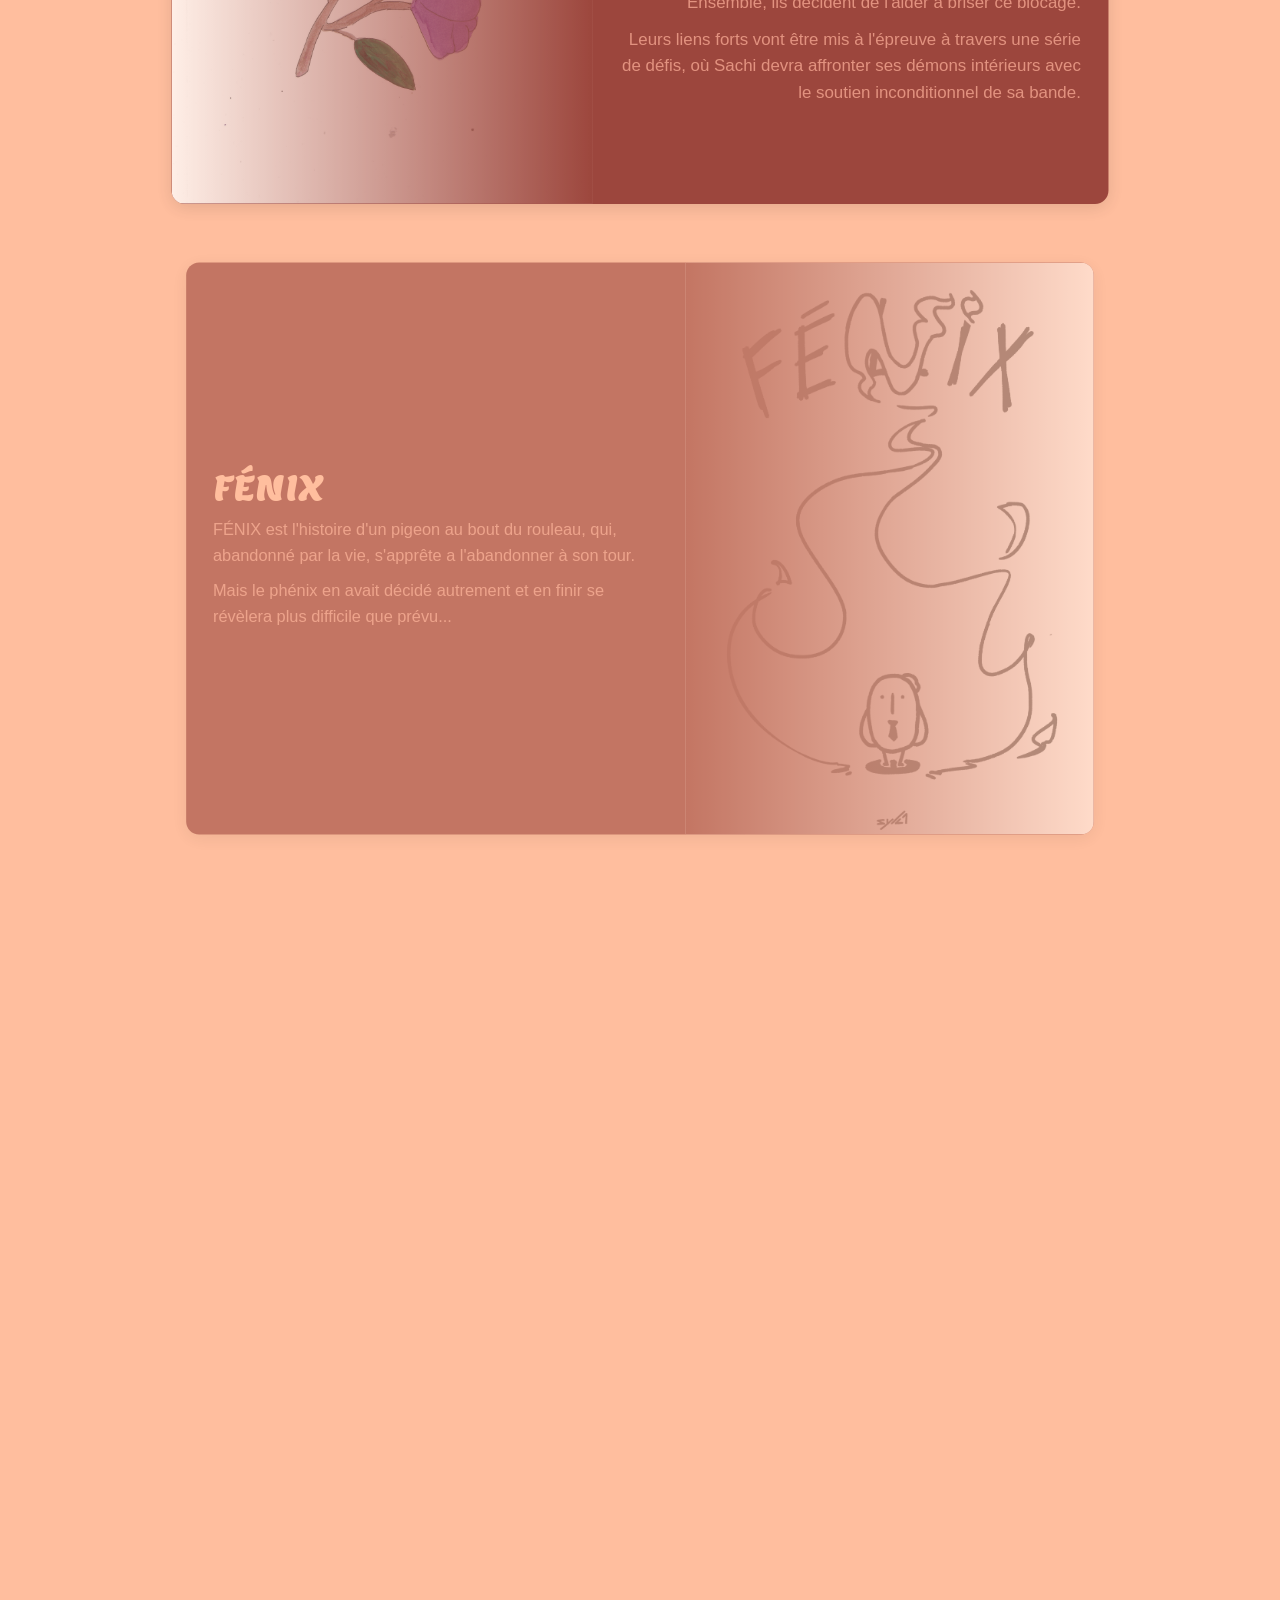
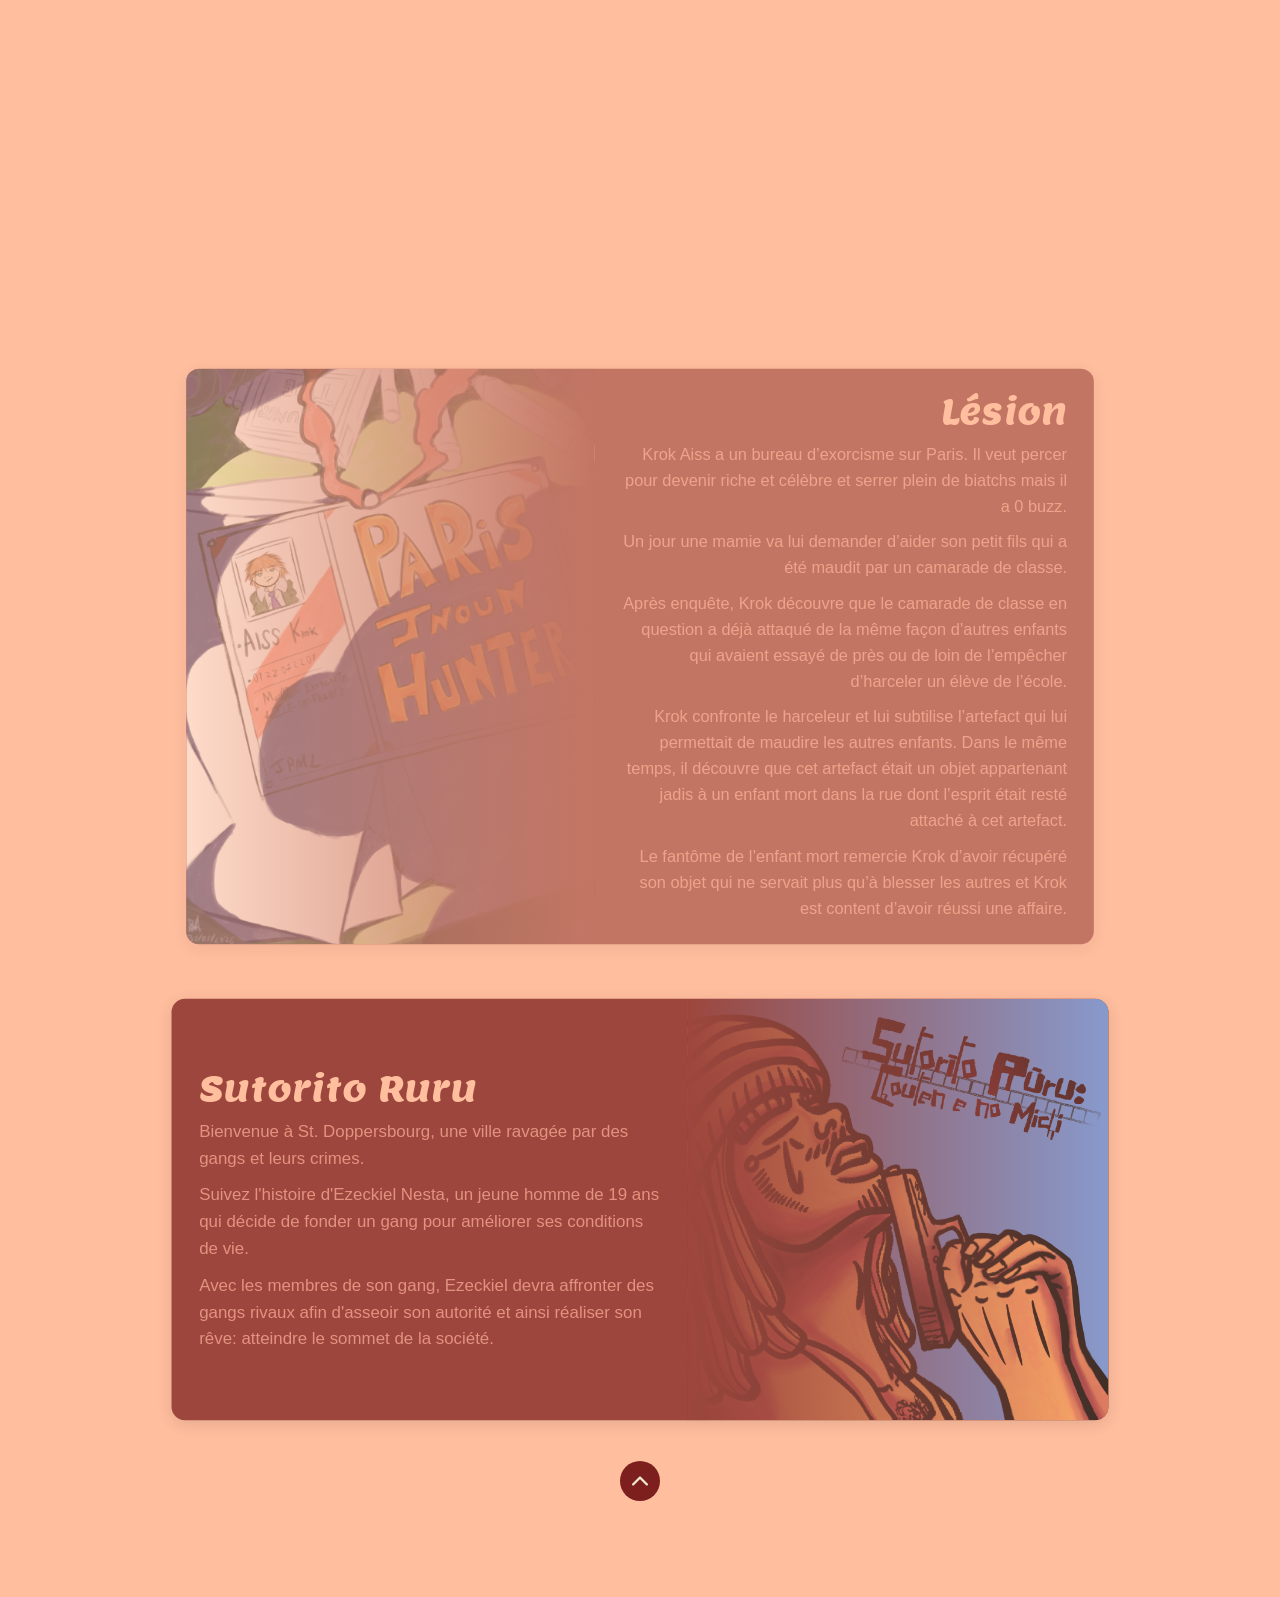
==== commit b0176c3c: "Ajout lien mangadraft" ====
--- a/index.html
+++ b/index.html
@@ -130,11 +130,16 @@
             </div>
         </div>
 
-        <div class="d-flex justify-content-center my-5">
+        <div class="d-flex flex-column flex-md-row justify-content-center align-items-center gap-3 mt-5">
             <a href="https://drive.google.com/drive/folders/11VyQD4BY447htUi3yFN4NCiWsED6nGIJ?usp=sharing" target="_blank" class="btn telechargement-merguezine">
                 Télécharger le Merguezine !
             </a>
+            <span class="dark-text lemon-regular fs-4">ou</span>
+            <a href="https://www.mangadraft.com/reader/le-merguezine/1011108" target="_blank" class="btn telechargement-merguezine">
+                Lire sur MangaDraft !
+            </a>
         </div>
+
 
         <div class="carousel-3d my-5" id="carousel">
             <h4 class="lemon-regular dark-text">Nos mangas</h4>
